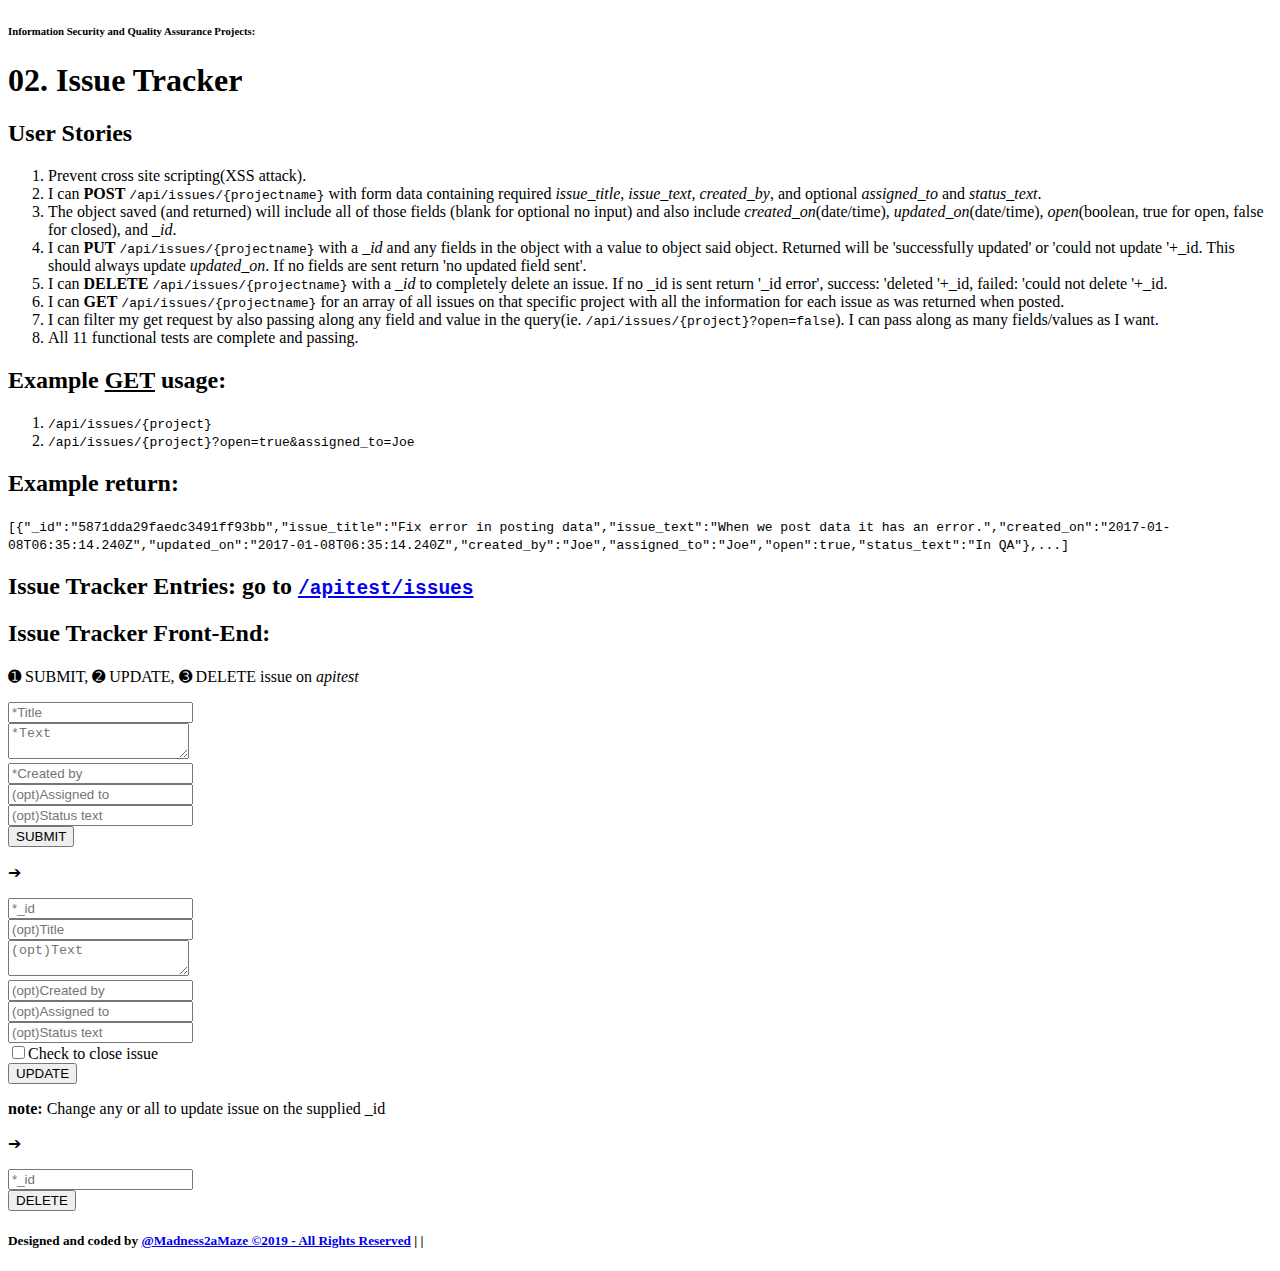
==== views/index.html @ f7b94d2a "Create index.html" ====
<!DOCTYPE html>

<html>
<head>
    <title>Welcome to Glitch!</title>
    <meta name="description" content="A cool thing made with HyperDev">
    <link rel="stylesheet" href="https://use.fontawesome.com/releases/v5.1.0/css/all.css" integrity="sha384-lKuwvrZot6UHsBSfcMvOkWwlCMgc0TaWr+30HWe3a4ltaBwTZhyTEggF5tJv8tbt" crossorigin="anonymous" type="text/css">
    <link id="favicon" rel="icon" href="https://hyperdev.com/favicon-app.ico" type="image/x-icon">
    <meta charset="utf-8">
    <meta http-equiv="X-UA-Compatible" content="IE=edge">
    <meta name="viewport" content="width=device-width, initial-scale=1">
    <link href="https://fonts.googleapis.com/css?family=Raleway|Roboto" rel="stylesheet" type="text/css">
    <link rel="stylesheet" href="/public/style.css" type="text/css">
</head>

<body>
    <div id="title">
        <h6>Information Security and Quality Assurance Projects:</h6>

        <h1>02. Issue Tracker</h1>
    </div>

    <div class="container">
        <div id="content">
            <div class="section">
            <div id="userstories">
                <h2>User Stories</h2>

                <ol class="user-stories">
                    <li>Prevent cross site scripting(XSS attack).</li>

                    <li>I can <b>POST</b> <code>/api/issues/{projectname}</code> with form data containing required <i>issue_title</i>, <i>issue_text</i>, <i>created_by</i>, and optional <i>assigned_to</i> and <i>status_text</i>.</li>

                    <li>The object saved (and returned) will include all of those fields (blank for optional no input) and also include <i>created_on</i>(date/time), <i>updated_on</i>(date/time), <i>open</i>(boolean, true for open, false for closed), and <i>_id</i>.</li>

                    <li>I can <b>PUT</b> <code>/api/issues/{projectname}</code> with a <i>_id</i> and any fields in the object with a value to object said object. Returned will be 'successfully updated' or 'could not update '+_id. This should always update <i>updated_on</i>. If no fields are sent return 'no updated field sent'.</li>

                    <li>I can <b>DELETE</b> <code>/api/issues/{projectname}</code> with a <i>_id</i> to completely delete an issue. If no _id is sent return '_id error', success: 'deleted '+_id, failed: 'could not delete '+_id.</li>

                    <li>I can <b>GET</b> <code>/api/issues/{projectname}</code> for an array of all issues on that specific project with all the information for each issue as was returned when posted.</li>

                    <li>I can filter my get request by also passing along any field and value in the query(ie. <code>/api/issues/{project}?open=false</code>). I can pass along as many fields/values as I want.</li>

                    <li>All 11 functional tests are complete and passing.</li>
                </ol>
              </div>
            </div>
          <div class="section">
            <h2>Example <u>GET</u> usage:</h2>
            <ol class="examples">
              <li><code>/api/issues/{project}</code></li>
              <li><code>/api/issues/{project}?open=true&amp;assigned_to=Joe</code></li>
            </ol>
          </div>
          <div class="section">
            <h2>Example return:</h2>
            <div class="returned">
              <code>[{"_id":"5871dda29faedc3491ff93bb","issue_title":"Fix error in posting data","issue_text":"When we post data it has an error.","created_on":"2017-01-08T06:35:14.240Z","updated_on":"2017-01-08T06:35:14.240Z","created_by":"Joe","assigned_to":"Joe","open":true,"status_text":"In QA"},...]</code>
            </div>
          </div>
          <div class="section">
            <h2 id="apiTest">Issue Tracker Entries: go to <a href="/apitest/"><code>/apitest/issues</code></a></h2>
            <h2>Issue Tracker Front-End:</h2>
            <p>&#10122; SUBMIT, &#10123; UPDATE, &#10124; DELETE issue on <i>apitest</i></p>
            <div id="testui">
             
              <div class="sub-section submit">
              
                <form id="testForm" class="border">
                    <input type="text" name="issue_title" placeholder="*Title" required=""><br>
                    <textarea type="text" name="issue_text" placeholder="*Text" required=""></textarea><br>
                    <input type="text" name="created_by" placeholder="*Created by" required=""><br>
                    <input type="text" name="assigned_to" placeholder="(opt)Assigned to"><br>
                    <input type="text" name="status_text" placeholder="(opt)Status text"><br>
                    <input type="submit" value="SUBMIT">
                </form>
              </div>
              <div class="next">
                <p>
                  &#10132;
                </p>
              </div>               
              <div class="sub-section update">
                <!-- <h3>UPDATE issue on <i>apitest</i> (Change any or all to update issue on the _id supplied)</h3> -->
                <form id="testForm2" class="border">
                    <input type="text" name="_id" placeholder="*_id" required=""><br>
                    <input type="text" name="issue_title" placeholder="(opt)Title"><br>
                    <textarea type="text" name="issue_text" placeholder="(opt)Text"></textarea><br>
                    <input type="text" name="created_by" placeholder="(opt)Created by"><br>
                    <input type="text" name="assigned_to" placeholder="(opt)Assigned to"><br>
                    <input type="text" name="status_text" placeholder="(opt)Status text"><br>
                    <label><input type="checkbox" name="open" value="false">Check to close issue</label><br>
                    <input type="submit" value="UPDATE">
                  <p><b>note:</b> Change any or all to update issue on the supplied _id</p>
                </form>
                
              </div>
              <div class="next">
                <p>
                  &#10132;
                </p>
              </div>  
              <div class="sub-section delete">

                <form id="testForm3" class="border">
                  <input type="text" name="_id" placeholder="*_id" required=""><br>
                   <input type="submit" value="DELETE">
                </form>
              </div>
              <div class="output">
                  <code id="jsonResult"></code>
              </div> 
            </div>
          </div>
        </div>
    </div>
  <div id="footer">
    <h5>Designed and coded by <a href="https://github.com/Madness2aMaze" target="_blank" id="footbar" title="©2019 Cătălin Anghel-Ursu @Madness2aMaze - All Rights Reserved">@Madness2aMaze ©2019 - All Rights Reserved</a> | <a href="https://codepen.io/Madness2aMaze/"
          title="More of my works" target="_blank"><i class="fab fa-codepen"></i></a> | <a href="https://www.freecodecamp.com/" target="_blank" title="FreeCodeCamp"><i class="fab fa-free-code-camp"></i></a>
    </h5>
  </div>
    <!-- Your web-app is https, so your scripts need to be too -->
  <script src="https://code.jquery.com/jquery-3.4.0.min.js" integrity="sha256-BJeo0qm959uMBGb65z40ejJYGSgR7REI4+CW1fNKwOg=" crossorigin="anonymous" type="text/javascript">
  </script>
  <script type="text/javascript">
    $(function() {
        $('#testForm').submit(function(e) {
          $.ajax({
            url: '/api/issues/apitest',
            type: 'post',
            data: $('#testForm').serialize(),
            success: function(data) {
              $('#jsonResult').text(JSON.stringify(data));
            }
          });
          e.preventDefault();
        });
        $('#testForm2').submit(function(e) {
          $.ajax({
            url: '/api/issues/apitest',
            type: 'put',
            data: $('#testForm2').serialize(),
            success: function(data) {
              $('#jsonResult').text(JSON.stringify(data));
            }
          });
          e.preventDefault();
        });
        $('#testForm3').submit(function(e) {
          $.ajax({
            url: '/api/issues/apitest',
            type: 'delete',
            data: $('#testForm3').serialize(),
            success: function(data) {
              $('#jsonResult').text(JSON.stringify(data));
            }
          });
          e.preventDefault();
        });
    });
  </script>
  </body>
</html>
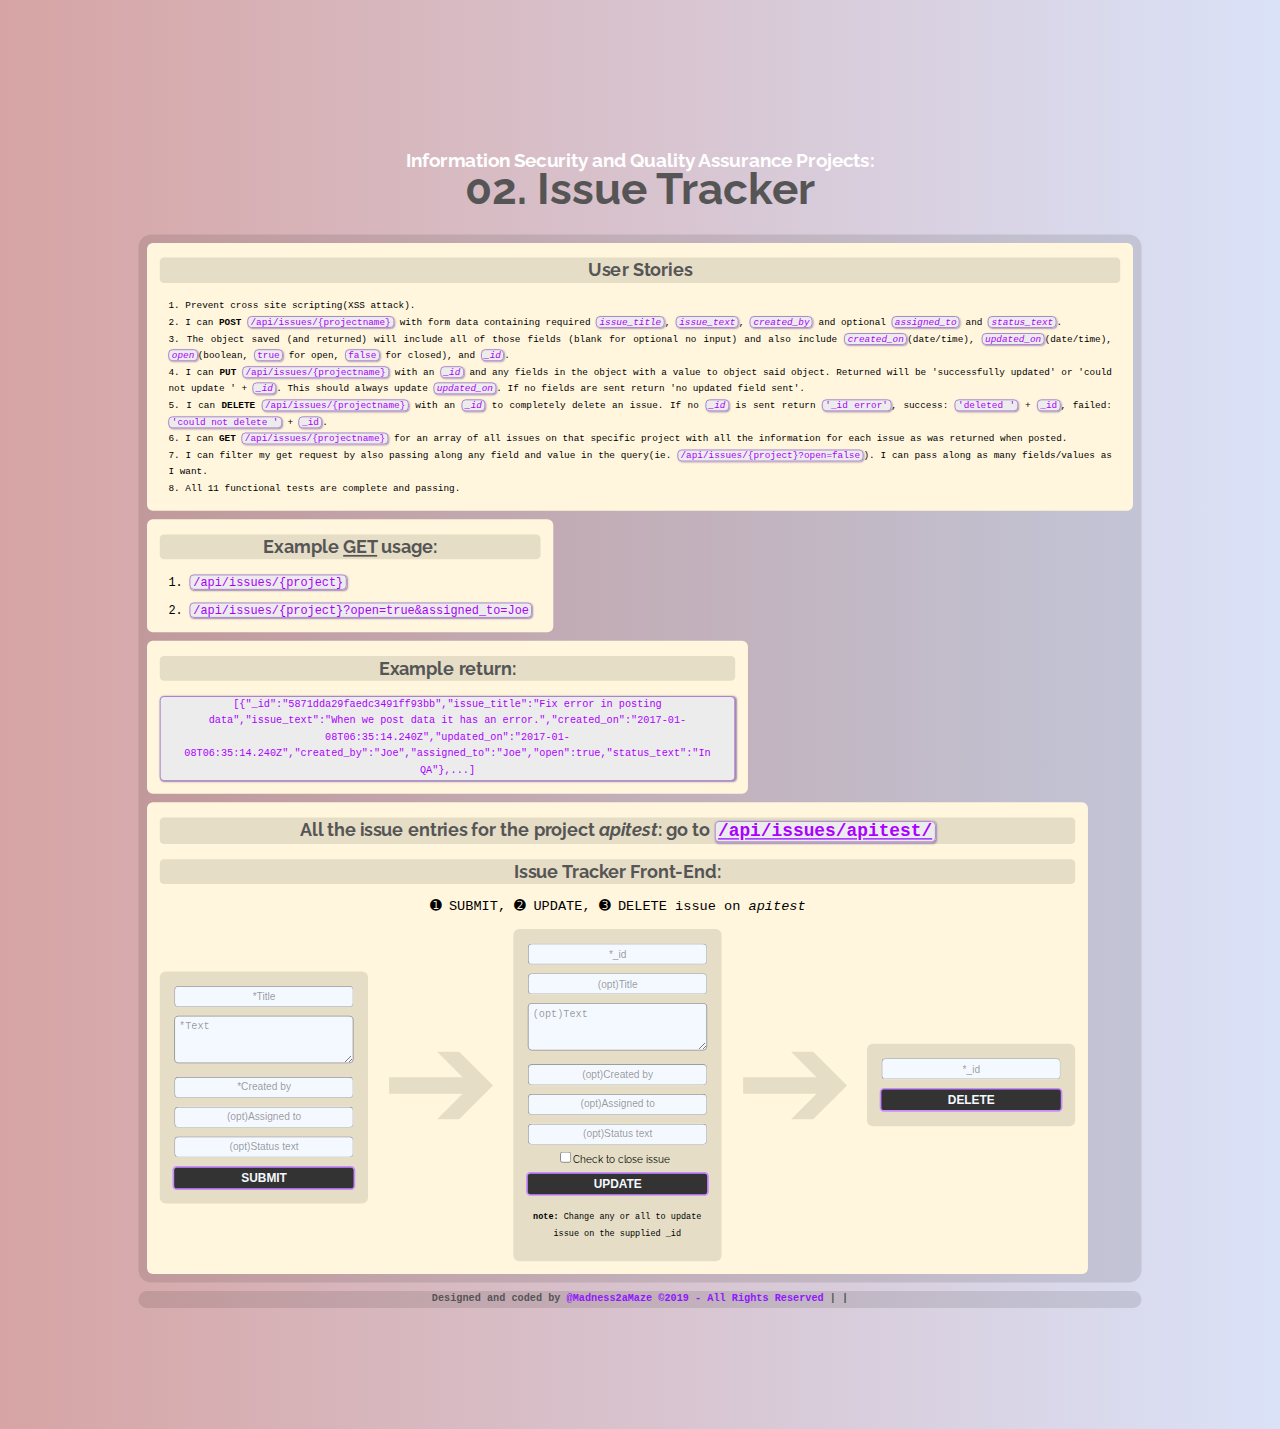
==== commit 765929e4: "Update index.html" ====
--- a/views/index.html
+++ b/views/index.html
@@ -29,13 +29,13 @@
                 <ol class="user-stories">
                     <li>Prevent cross site scripting(XSS attack).</li>
 
-                    <li>I can <b>POST</b> <code>/api/issues/{projectname}</code> with form data containing required <i>issue_title</i>, <i>issue_text</i>, <i>created_by</i>, and optional <i>assigned_to</i> and <i>status_text</i>.</li>
+                    <li>I can <b>POST</b> <code>/api/issues/{projectname}</code> with form data containing required <code><i>issue_title</i></code>, <code><i>issue_text</i></code>, <code><i>created_by</i></code> and optional <code><i>assigned_to</i></code> and <code><i>status_text</i></code>.</li>
 
-                    <li>The object saved (and returned) will include all of those fields (blank for optional no input) and also include <i>created_on</i>(date/time), <i>updated_on</i>(date/time), <i>open</i>(boolean, true for open, false for closed), and <i>_id</i>.</li>
+                    <li>The object saved (and returned) will include all of those fields (blank for optional no input) and also include <code><i>created_on</i></code>(date/time), <code><i>updated_on</i></code>(date/time), <code><i>open</i></code>(boolean, <code>true</code> for open, <code>false</code> for closed), and <code><i>_id</i></code>.</li>
 
-                    <li>I can <b>PUT</b> <code>/api/issues/{projectname}</code> with a <i>_id</i> and any fields in the object with a value to object said object. Returned will be 'successfully updated' or 'could not update '+_id. This should always update <i>updated_on</i>. If no fields are sent return 'no updated field sent'.</li>
+                    <li>I can <b>PUT</b> <code>/api/issues/{projectname}</code> with an <code><i>_id</i></code> and any fields in the object with a value to object said object. Returned will be 'successfully updated' or 'could not update ' + <code><i>_id</i></code>. This should always update <code><i>updated_on</i></code>. If no fields are sent return 'no updated field sent'.</li>
 
-                    <li>I can <b>DELETE</b> <code>/api/issues/{projectname}</code> with a <i>_id</i> to completely delete an issue. If no _id is sent return '_id error', success: 'deleted '+_id, failed: 'could not delete '+_id.</li>
+                    <li>I can <b>DELETE</b> <code>/api/issues/{projectname}</code> with an <code><i>_id</i></code> to completely delete an issue. If no <code><i>_id</i></code> is sent return <code>'_id error'</code>, success: <code>'deleted '</code> + <code>_id</code>, failed: <code>'could not delete '</code> + <code>_id</code>.</li>
 
                     <li>I can <b>GET</b> <code>/api/issues/{projectname}</code> for an array of all issues on that specific project with all the information for each issue as was returned when posted.</li>
 
@@ -59,7 +59,7 @@
             </div>
           </div>
           <div class="section">
-            <h2 id="apiTest">Issue Tracker Entries: go to <a href="/apitest/"><code>/apitest/issues</code></a></h2>
+            <h2 id="apiTest">All the issue entries for the project <i>apitest</i>: go to <a href="/apitest/"><code>/api/issues/apitest/</code></a></h2>
             <h2>Issue Tracker Front-End:</h2>
             <p>&#10122; SUBMIT, &#10123; UPDATE, &#10124; DELETE issue on <i>apitest</i></p>
             <div id="testui">
@@ -67,9 +67,9 @@
               <div class="sub-section submit">
               
                 <form id="testForm" class="border">
-                    <input type="text" name="issue_title" placeholder="*Title" required=""><br>
-                    <textarea type="text" name="issue_text" placeholder="*Text" required=""></textarea><br>
-                    <input type="text" name="created_by" placeholder="*Created by" required=""><br>
+                    <input type="text" name="issue_title" placeholder="*Title" ><br>
+                    <textarea type="text" name="issue_text" placeholder="*Text" ></textarea><br>
+                    <input type="text" name="created_by" placeholder="*Created by" ><br>
                     <input type="text" name="assigned_to" placeholder="(opt)Assigned to"><br>
                     <input type="text" name="status_text" placeholder="(opt)Status text"><br>
                     <input type="submit" value="SUBMIT">
@@ -103,7 +103,7 @@
               <div class="sub-section delete">
 
                 <form id="testForm3" class="border">
-                  <input type="text" name="_id" placeholder="*_id" required=""><br>
+                  <input type="text" name="_id" placeholder="*_id"><br>
                    <input type="submit" value="DELETE">
                 </form>
               </div>
@@ -130,6 +130,8 @@
             type: 'post',
             data: $('#testForm').serialize(),
             success: function(data) {
+              $('.output').css("display", "flex");
+              $('.output p').css("margin", "10px 0 0 0");
               $('#jsonResult').text(JSON.stringify(data));
             }
           });
@@ -141,6 +143,8 @@
             type: 'put',
             data: $('#testForm2').serialize(),
             success: function(data) {
+              $('.output').css("display", "flex");
+              $('.output p').css("margin", "10px 0 0 0");
               $('#jsonResult').text(JSON.stringify(data));
             }
           });
@@ -152,6 +156,8 @@
             type: 'delete',
             data: $('#testForm3').serialize(),
             success: function(data) {
+              $('.output').css("display", "flex");
+              $('.output p').css("margin", "10px 0 0 0");
               $('#jsonResult').text(JSON.stringify(data));
             }
           });
--- a/public/style.css
+++ b/public/style.css
@@ -0,0 +1,557 @@
+/*===============styling for issue.html===============*/
+
+#projectTitle {
+  padding: 21px;
+  font-size: 52px;
+  color: #555;
+  margin-top: 3.5%;
+  margin-bottom: 0;
+  color: #f8f8f8;
+  background: rgba(0, 0, 0, .1); /* fallback for old browsers */
+  background: -webkit-linear-gradient(to right, rgba(0, 0, 0, 0), rgba(0, 0, 0, .1), rgba(0, 0, 0, .1), rgba(0, 0, 0, 0));  /* Chrome 10-25, Safari 5.1-6 */
+  background: linear-gradient(to right, rgba(0, 0, 0, 0), rgba(0, 0, 0, .1), rgba(0, 0, 0, .1), rgba(0, 0, 0, 0)); /* W3C, IE 10+/ Edge, Firefox 16+, Chrome 26+, Opera 12+, Safari 7+ */
+}
+
+#issueDisplay {
+  font-family: monospace;
+  display: flex;
+  flex-wrap: wrap;
+  padding: 10px 10px 10px 35px;
+}
+
+.issue {  
+  margin: 10px;
+  padding: 15px;
+  width: 30%;
+  border-radius: 15px;
+  border: 2px solid #f8f8f8; 
+  background-color: rgba(255, 255, 255, .5);
+  box-shadow: 2px 2px 3px 0px #a48bb5;  
+}
+
+.closed {
+  border: 2px solid #333;
+  background-color: rgba(0, 0, 0, .1);
+  opacity: .7;
+}
+
+.id {
+  margin: 2px;
+  margin-bottom: 0;
+  padding: 1px;
+  color: #555;
+  background-color: rgba(255, 255, 255, .3);
+  font-size: 11px;
+}
+
+.id-code {
+  margin: 2px;  
+  padding: 5px;
+  color: #fff;
+  border-radius: 5px 5px 0 0;
+  background-color: rgba(0, 0, 0, .2);=
+  transition: .2s;
+}
+
+.issueTitle {
+  margin: 2px;
+  margin-bottom: 0;
+  padding: 2px;
+  color: #555;
+  background-color: rgba(255, 246, 221, 1);  
+}
+
+.issueText {
+  margin: 2px;
+  margin-bottom: 0;
+  padding: 2px;
+  color: #555;
+  background-color: rgba(255, 246, 221, 1); 
+  font-size: 13px;
+}
+
+.closeIssue {
+  margin-right: 2px;
+  padding: 5px;
+  color: #555;
+  font-size: 11px;
+  border-radius: 5px;
+  border: 1px solid rgba(0, 0, 0, .4);;
+  background-color: #fff;
+  text-decoration: none;
+  transition: .2s;
+}
+
+.closeIssue:hover {
+  color: #fff;
+  background-color: #555;
+  transition: .2s;
+}
+
+.deleteIssue {
+  margin-left: 2px;
+  padding: 5px;
+  color: #ff5e5e;
+  font-size: 11px;
+  border-radius: 5px;
+  border: 1px solid #ff5e5e;
+  background-color: #fff;
+  text-decoration: none;
+  transition: .2s;
+}
+
+.deleteIssue:hover {
+  color: #fff;
+  background-color: #ff5e5e;
+  transition: .2s;  
+}
+
+/*====================================styling for index.html====================================*/
+
+body {
+	font-family: 'Raleway', sans-serif;
+	font-size: 14px;
+	color: #222;
+	text-align: center;
+	line-height: 1.4em;
+  /*background: #616a72;*/
+  /*background: #000a15;*/
+  background: #DAE2F8;  /* fallback for old browsers */
+  background: -webkit-linear-gradient(to right, #D6A4A4, #DAE2F8);  /* Chrome 10-25, Safari 5.1-6 */
+  background: linear-gradient(to right, #D6A4A4, #DAE2F8); /* W3C, IE 10+/ Edge, Firefox 16+, Chrome 26+, Opera 12+, Safari 7+ */
+
+}
+
+
+ol {
+	list-style-position: inside;
+}
+ul {
+	list-style-type: none;
+}
+
+a {
+	color: #a941ff;
+}
+
+label {
+  margin-right: 10px;
+}
+
+input {
+  padding: 5px;
+}
+
+input[type=text] {
+  width: 220px;
+  text-align: center;
+}
+
+
+#title h1{
+  color: #555;
+  margin: 3.5%;
+  font-size: 52px;
+}
+
+#title h6{
+  color: #fff;
+  margin-bottom: -2.5%;
+  font-size: 22px;
+}
+
+.container {
+  padding: 0;
+  max-width: 1180.5px;
+  margin: 0 auto;
+}
+
+#content {
+  color: #ececec;
+  display: flex;
+  flex-wrap: wrap;
+  padding: 5px;
+  border-radius: 15px;  
+  background: rgba(0, 0, 0, .1);
+  /*background: -webkit-linear-gradient(to right, #faaca8, #ddd6f3);  /* Chrome 10-25, Safari 5.1-6 */
+  /*background: linear-gradient(to right, #faaca8, #ddd6f3); /* W3C, IE 10+/ Edge, Firefox 16+, Chrome 26+, Opera 12+, Safari 7+ */
+}
+
+.section {
+  color: #000;
+  margin: 5px;
+  padding: 0px 15px 15.5px 15.5px;
+  border-radius: 7px;
+  background: #fff6dd;
+}
+
+.section h2 {
+  color: #555;
+  padding: 5px;
+  background: rgba(0, 0, 0, .1);
+  border-radius: 5px;
+}
+
+#apiTest a {
+  transition: 0.2s;
+}
+
+#apiTest a:hover {
+  color: #fff;
+  transition: 0.2s;
+}
+
+.section h3 {
+  color: #555;
+  padding: 2px;
+  background: rgba(255, 255, 255, .8);
+}
+
+.section p {
+  font-family: monospace;
+  font-size: 16px;
+}
+
+.user-stories {
+  font-family: monospace;
+  font-size: 11px;
+  position: relative;
+  text-align: justify;
+  max-width: 1160px;
+  margin: 10px 10px 0px 0px;
+  padding-left: 10px;
+}
+
+.examples {
+  margin: 10px 10px 0px -30px;
+  font-family: monospace;
+  position: relative;
+  text-align: justify;
+}
+
+.examples li {
+  margin-top: 1em;
+}
+
+.returned {
+  display: flex;
+  flex-wrap: wrap;
+  justify-content: center;
+  max-width: 676.5px;
+}
+
+.returned code {
+  font-family: monospace;
+  font-size: 12px;
+  word-wrap: break-word;
+}
+
+
+#testui {
+  display: flex;
+  flex-wrap: wrap;
+  justify-content: center;
+}
+
+.output {
+  display: none;
+  margin-top: 20px;
+  padding: 15px;
+  border-radius: 7px;
+  flex-wrap: wrap;
+  justify-content: center;  
+  background: rgba(0, 0, 0, .1);
+  transition: .5s;
+}
+
+#result {
+  display: flex;
+  flex-wrap: wrap;
+  justify-content: center;  
+  font-size: 14px;
+  max-width: 300px;
+}
+
+#json {
+  margin: 0;
+  display: flex;
+  font-size: 12px;
+  flex-wrap: wrap; 
+  max-width: 300px;
+}
+
+#jsonResult {
+  word-wrap: break-word;
+}
+
+
+code {
+  color: #ab00ff;
+  border: 1px solid #a076c5;
+  border-radius: 5px;
+  padding: 0px 3px 0px 3px;
+  background-color: #ececec;
+  box-shadow: 1px 1px 2px 0px #a48bb5;
+}
+
+.sub-section {
+  justify-content: center;
+  margin: 0 auto;
+  padding: 10px;
+  border-radius: 7px;
+  background: rgba(0, 0, 0, .1);
+  max-width: 250px;  
+}
+
+.sub-section p {
+  max-width: 220px; 
+  font-size: 10px;
+}
+
+.submit {
+  margin-top: 50px;
+  height: 253px;
+}
+
+.update {
+}
+
+.delete {
+  margin-top: 135px;
+  height: 77px;
+}
+
+.next {
+  margin: 15px;
+}
+
+.next p {  
+  color: rgba(0, 0, 0, .1);
+  font-size: 167.5px;
+}
+
+
+form {
+  border: 2px solid transparent;
+  background: none;
+  border-radius: 5px;
+  margin: 0;
+  padding: 0;
+  transition: .2s;
+}
+
+form label {
+  font-size: 12px;
+}
+
+#testForm {
+}
+
+#testForm2 {
+}
+
+#testForm3 {
+}
+
+
+#testForm2 input[type=submit]:hover {
+  color: #71bc40;
+  border: 2px solid #71bc40;
+  background-color: #f4f9ff;
+  transition: .2s;  
+}
+
+
+#testForm3 input[type=submit]:hover {
+  color: #ff8c8c;
+  border: 2px solid #ff8c8c;
+  background-color: #f4f9ff;
+  transition: .2s;  
+}
+
+#testForm:hover {
+  background: rgba(201, 140, 255, .5);
+  transition: .2s;
+}
+
+#testForm2:hover {
+  background: rgba(135, 216, 82, .5);
+  transition: .2s;
+}
+
+#testForm3:hover {
+  background: rgba(255, 140, 140, .5);
+  transition: .2s;
+}
+
+
+input[type=text]  {
+  margin: 5px;
+  width: 200px;
+  font-size: 12px;
+  padding: 4.5px;
+  color: #0b1928;  
+  background-color: #f4f9ff;
+  border-radius: 5px 5px 5px 5px;
+  border-color: rgba(0, 0, 0, .4);
+  border-width: 1px;
+/*border-right: none;*/
+  outline: none;
+}
+
+input[type=text]:active, input[type=text]:focus {
+  border: 1px solid #c98cff;
+  /*border-right: none;*/
+  color: #0b1928; 
+  box-shadow: 0px 0px 0px 3px #DAE2F8;
+  transition: .2s;
+  outline: none;
+}
+
+textarea {
+  margin: 5px;
+  width: 200px;
+  height: 45px;
+  font-size: 12px;
+  padding: 4.5px;
+  color: #0b1928;  
+  background-color: #f4f9ff;
+  border: 1px solid #c98cff;
+  border-radius: 5px 5px 5px 5px;
+  border-color: rgba(0, 0, 0, .4);
+ /*border-right: none;*/
+  outline: none;
+}
+
+textarea:active, textarea:focus {
+  border: 1px solid #c98cff;
+  /*border-right: none;*/
+  color: #0b1928;
+  background-color: #fff;  
+  box-shadow: 0px 0px 0px 3px #DAE2F8;
+  transition: .2s;
+  outline: none;
+}
+
+input[type=text]::placeholder, textarea::placeholder  {
+  color: rgba(0, 0, 0, .4);
+}
+
+input[type=submit]  {
+  color: #f4f9ff;
+  width: 215px;
+  font-weight: bold;
+  margin: 5px auto; 
+  border-radius: 5px 5px 5px 5px;
+  font-size: 14px;
+  padding: 4px 10px 4px 10px;
+  border: 2px solid #c98cff;  
+  background-color: #333;
+  transition: .2s;
+}
+
+input[type=submit]:hover {
+  color: #333;
+  border: 2px solid #c98cff;
+  background-color: #f4f9ff;
+  transition: .2s;  
+}
+
+input[type=submit]:active, input[type=submit]:focus {
+  border: 2px solid #c98cff;
+  box-shadow: 0px 0px 0px 5px #DAE2F8;
+  transition: .2s;
+  outline: none;
+}
+
+button {
+  cursor: pointer;
+  padding: 0px;
+  margin-bottom: 10px;
+  font-size: 14px;
+  border-width: 0px;
+  border-bottom: 2px #a076c5 solid;
+  background: transparent;
+  transition: .15s;
+}
+
+button:hover {
+  transition: .15s;
+  border-bottom: 2px #fff solid;
+}
+
+button a {  
+  color: #fff;
+  text-decoration: none;
+  transition: .15s;
+}
+
+button a:hover {
+  color: #a076c5;
+  transition: .15s;
+}
+
+#footer {
+  font-family: monospace;
+  max-width: 1180.5px;
+  margin: 0 auto;
+  margin-top: 10px;
+  border-radius: 15px;
+  background: rgba(0, 0, 0, .1);
+}
+ 
+#footer h5 {
+  margin-top: 0;
+  font-size: 12px;
+  color: #555;
+}
+#footer a {
+  color: #9116ff;
+  transition: 0.2s;
+  text-decoration: none;
+}
+#footer a:hover {
+  color: #fff;
+  transition: 0.2s;
+}
+
+
+::-webkit-scrollbar {
+  background: #DAE2F8;
+  width: 10px;  
+}
+
+::-webkit-scrollbar-track {
+  margin-top: 10px;
+  margin-bottom: 10px;
+}
+
+::-webkit-scrollbar-thumb {  
+  background: rgba(0, 0, 0, .2);
+  border-radius: 15px;
+}
+
+
+@media (max-width: 1280px) {
+  body {
+    transform: scale(.85, .85);
+  }
+ 
+}
+
+@media (max-width: 960px) {
+  body {
+    font-size: 10px;
+  }
+  #title h1{
+    margin: 3.5%;
+    font-size: 32px;
+  }
+  #title h6{
+   margin-bottom: -2.5%;
+    font-size: 14px;
+  }
+    h1 {
+      font-size: 2em;
+    }
+  }
